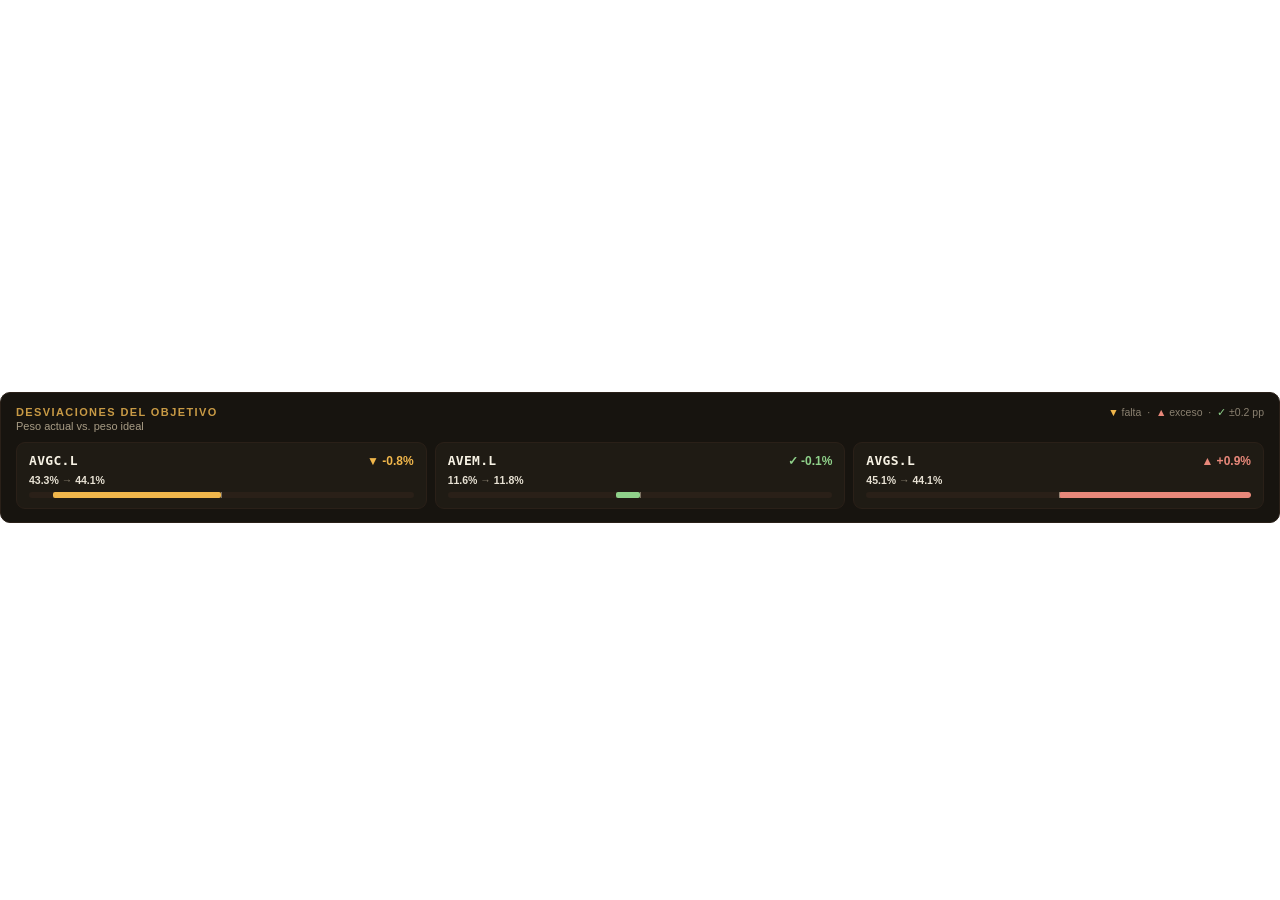
==== bloque1b_treemap_y_factores.html @ c2f6f1ca "Deploy automático: 2026-11-27 19:04:17" ====
<!DOCTYPE html>
<html lang="es">
<head>
<meta charset="UTF-8">
<meta name="viewport" content="width=device-width, initial-scale=1.0">
<title>Composición y desviaciones</title>
<style>
  *, *::before, *::after { box-sizing: border-box; }

  html {
      height: 100%;
      overflow: hidden;
      margin: 0;
      padding: 0;
  }

  body {
      height: 100%;
      margin: 0;
      padding: 0;
      background: FONDO;
      color: TEXTO;                  /* higiene: nunca heredar negro ✅ */
      font-family: 'Segoe UI', Tahoma, sans-serif;
      overflow-x: hidden;
      overflow-y: auto;              /* ← ESTO faltaba 💀→✅ */
  }

  .bloque-1b-container {
      width: 100%;
      min-height: 100%;              /* ← min-height, NO height ✅ */
      padding: 0;
      margin: 0;
      display: flex;
      flex-direction: column;
  }

  .kpi-row {
      display: grid;
      grid-template-columns: repeat(auto-fit, minmax(min(100%, 140px), 1fr));
      gap: 8px;
  }

  .kpi-row > div { min-width: 0; }    /* ← deja encoger los tiles ✅ */

  .plotly-graph-div { width: 100% !important; }
</style>
</head>
<body>
    <div class="bloque-1b-container">
        <div>                        <script>window.PlotlyConfig = {MathJaxConfig: 'local'};</script>
        <script charset="utf-8" src="https://cdn.plot.ly/plotly-3.5.0.min.js" integrity="sha256-fHbNLP+GlIXN+efbQec78UkemUz3NJp7UmfGxC1tNxs=" crossorigin="anonymous"></script>                <div id="530050d5-7908-436a-b75a-739736df20dd" class="plotly-graph-div" style="height:380px; width:100%;"></div>            <script>                window.PLOTLYENV=window.PLOTLYENV || {};                                if (document.getElementById("530050d5-7908-436a-b75a-739736df20dd")) {                    Plotly.newPlot(                        "530050d5-7908-436a-b75a-739736df20dd",                        [{"branchvalues":"total","customdata":[["Desarrollados","Core \u002f Blend","0.22","Desarrollados Core"],["Desarrollados","Small Cap Value","0.39","Desarrollados SCV"],["Emergentes","Core \u002f Blend","0.35","Emergentes"]],"domain":{"x":[0.0,1.0],"y":[0.0,1.0]},"hovertemplate":"\u003cb\u003e%{label}\u003c\u002fb\u003e\u003cbr\u003ePeso: \u003cb\u003e%{value:.2f}%\u003c\u002fb\u003e\u003cbr\u003eRegi\u00f3n: %{customdata[0]}\u003cbr\u003eFactor: %{customdata[1]}\u003cbr\u003eTER: %{customdata[2]:.2f}%\u003cextra\u003e\u003c\u002fextra\u003e","ids":["AVGC.L","AVGS.L","AVEM.L"],"labels":["AVGC.L","AVGS.L","AVEM.L"],"marker":{"colors":["#433322","#32271c","#56422d"],"line":{"color":"#0f0d0a","width":2},"cornerradius":4},"name":"","parents":["","",""],"values":{"dtype":"f8","bdata":"QjzJECqnRUCFTMR\u002ftodGQObcyb19RCdA"},"type":"treemap","textfont":{"color":"#f7f2e4","size":15},"hoverlabel":{"font":{"color":"#f5e6c8","size":12},"bgcolor":"#1f1b14","bordercolor":"#f0b64b"},"textposition":"middle center","texttemplate":"\u003cb\u003e%{label}\u003c\u002fb\u003e\u003cbr\u003e\u003cspan style='font-size:12px; color:#d6d0c2;'\u003e%{customdata[0]} \u00b7 %{customdata[1]}\u003cbr\u003eTER %{customdata[2]:.2f}%\u003c\u002fspan\u003e\u003cbr\u003e\u003cspan style='font-size:18px; color:#ffffff;'\u003e\u003cb\u003e%{value:.1f}%\u003c\u002fb\u003e\u003c\u002fspan\u003e"}],                        {"template":{"data":{"histogram2dcontour":[{"type":"histogram2dcontour","colorbar":{"outlinewidth":0,"ticks":""},"colorscale":[[0.0,"#0d0887"],[0.1111111111111111,"#46039f"],[0.2222222222222222,"#7201a8"],[0.3333333333333333,"#9c179e"],[0.4444444444444444,"#bd3786"],[0.5555555555555556,"#d8576b"],[0.6666666666666666,"#ed7953"],[0.7777777777777778,"#fb9f3a"],[0.8888888888888888,"#fdca26"],[1.0,"#f0f921"]]}],"choropleth":[{"type":"choropleth","colorbar":{"outlinewidth":0,"ticks":""}}],"histogram2d":[{"type":"histogram2d","colorbar":{"outlinewidth":0,"ticks":""},"colorscale":[[0.0,"#0d0887"],[0.1111111111111111,"#46039f"],[0.2222222222222222,"#7201a8"],[0.3333333333333333,"#9c179e"],[0.4444444444444444,"#bd3786"],[0.5555555555555556,"#d8576b"],[0.6666666666666666,"#ed7953"],[0.7777777777777778,"#fb9f3a"],[0.8888888888888888,"#fdca26"],[1.0,"#f0f921"]]}],"heatmap":[{"type":"heatmap","colorbar":{"outlinewidth":0,"ticks":""},"colorscale":[[0.0,"#0d0887"],[0.1111111111111111,"#46039f"],[0.2222222222222222,"#7201a8"],[0.3333333333333333,"#9c179e"],[0.4444444444444444,"#bd3786"],[0.5555555555555556,"#d8576b"],[0.6666666666666666,"#ed7953"],[0.7777777777777778,"#fb9f3a"],[0.8888888888888888,"#fdca26"],[1.0,"#f0f921"]]}],"contourcarpet":[{"type":"contourcarpet","colorbar":{"outlinewidth":0,"ticks":""}}],"contour":[{"type":"contour","colorbar":{"outlinewidth":0,"ticks":""},"colorscale":[[0.0,"#0d0887"],[0.1111111111111111,"#46039f"],[0.2222222222222222,"#7201a8"],[0.3333333333333333,"#9c179e"],[0.4444444444444444,"#bd3786"],[0.5555555555555556,"#d8576b"],[0.6666666666666666,"#ed7953"],[0.7777777777777778,"#fb9f3a"],[0.8888888888888888,"#fdca26"],[1.0,"#f0f921"]]}],"surface":[{"type":"surface","colorbar":{"outlinewidth":0,"ticks":""},"colorscale":[[0.0,"#0d0887"],[0.1111111111111111,"#46039f"],[0.2222222222222222,"#7201a8"],[0.3333333333333333,"#9c179e"],[0.4444444444444444,"#bd3786"],[0.5555555555555556,"#d8576b"],[0.6666666666666666,"#ed7953"],[0.7777777777777778,"#fb9f3a"],[0.8888888888888888,"#fdca26"],[1.0,"#f0f921"]]}],"mesh3d":[{"type":"mesh3d","colorbar":{"outlinewidth":0,"ticks":""}}],"scatter":[{"fillpattern":{"fillmode":"overlay","size":10,"solidity":0.2},"type":"scatter"}],"parcoords":[{"type":"parcoords","line":{"colorbar":{"outlinewidth":0,"ticks":""}}}],"scatterpolargl":[{"type":"scatterpolargl","marker":{"colorbar":{"outlinewidth":0,"ticks":""}}}],"bar":[{"error_x":{"color":"#2a3f5f"},"error_y":{"color":"#2a3f5f"},"marker":{"line":{"color":"#E5ECF6","width":0.5},"pattern":{"fillmode":"overlay","size":10,"solidity":0.2}},"type":"bar"}],"scattergeo":[{"type":"scattergeo","marker":{"colorbar":{"outlinewidth":0,"ticks":""}}}],"scatterpolar":[{"type":"scatterpolar","marker":{"colorbar":{"outlinewidth":0,"ticks":""}}}],"histogram":[{"marker":{"pattern":{"fillmode":"overlay","size":10,"solidity":0.2}},"type":"histogram"}],"scattergl":[{"type":"scattergl","marker":{"colorbar":{"outlinewidth":0,"ticks":""}}}],"scatter3d":[{"type":"scatter3d","line":{"colorbar":{"outlinewidth":0,"ticks":""}},"marker":{"colorbar":{"outlinewidth":0,"ticks":""}}}],"scattermap":[{"type":"scattermap","marker":{"colorbar":{"outlinewidth":0,"ticks":""}}}],"scattermapbox":[{"type":"scattermapbox","marker":{"colorbar":{"outlinewidth":0,"ticks":""}}}],"scatterternary":[{"type":"scatterternary","marker":{"colorbar":{"outlinewidth":0,"ticks":""}}}],"scattercarpet":[{"type":"scattercarpet","marker":{"colorbar":{"outlinewidth":0,"ticks":""}}}],"carpet":[{"aaxis":{"endlinecolor":"#2a3f5f","gridcolor":"white","linecolor":"white","minorgridcolor":"white","startlinecolor":"#2a3f5f"},"baxis":{"endlinecolor":"#2a3f5f","gridcolor":"white","linecolor":"white","minorgridcolor":"white","startlinecolor":"#2a3f5f"},"type":"carpet"}],"table":[{"cells":{"fill":{"color":"#EBF0F8"},"line":{"color":"white"}},"header":{"fill":{"color":"#C8D4E3"},"line":{"color":"white"}},"type":"table"}],"barpolar":[{"marker":{"line":{"color":"#E5ECF6","width":0.5},"pattern":{"fillmode":"overlay","size":10,"solidity":0.2}},"type":"barpolar"}],"pie":[{"automargin":true,"type":"pie"}]},"layout":{"autotypenumbers":"strict","colorway":["#636efa","#EF553B","#00cc96","#ab63fa","#FFA15A","#19d3f3","#FF6692","#B6E880","#FF97FF","#FECB52"],"font":{"color":"#2a3f5f"},"hovermode":"closest","hoverlabel":{"align":"left"},"paper_bgcolor":"white","plot_bgcolor":"#E5ECF6","polar":{"bgcolor":"#E5ECF6","angularaxis":{"gridcolor":"white","linecolor":"white","ticks":""},"radialaxis":{"gridcolor":"white","linecolor":"white","ticks":""}},"ternary":{"bgcolor":"#E5ECF6","aaxis":{"gridcolor":"white","linecolor":"white","ticks":""},"baxis":{"gridcolor":"white","linecolor":"white","ticks":""},"caxis":{"gridcolor":"white","linecolor":"white","ticks":""}},"coloraxis":{"colorbar":{"outlinewidth":0,"ticks":""}},"colorscale":{"sequential":[[0.0,"#0d0887"],[0.1111111111111111,"#46039f"],[0.2222222222222222,"#7201a8"],[0.3333333333333333,"#9c179e"],[0.4444444444444444,"#bd3786"],[0.5555555555555556,"#d8576b"],[0.6666666666666666,"#ed7953"],[0.7777777777777778,"#fb9f3a"],[0.8888888888888888,"#fdca26"],[1.0,"#f0f921"]],"sequentialminus":[[0.0,"#0d0887"],[0.1111111111111111,"#46039f"],[0.2222222222222222,"#7201a8"],[0.3333333333333333,"#9c179e"],[0.4444444444444444,"#bd3786"],[0.5555555555555556,"#d8576b"],[0.6666666666666666,"#ed7953"],[0.7777777777777778,"#fb9f3a"],[0.8888888888888888,"#fdca26"],[1.0,"#f0f921"]],"diverging":[[0,"#8e0152"],[0.1,"#c51b7d"],[0.2,"#de77ae"],[0.3,"#f1b6da"],[0.4,"#fde0ef"],[0.5,"#f7f7f7"],[0.6,"#e6f5d0"],[0.7,"#b8e186"],[0.8,"#7fbc41"],[0.9,"#4d9221"],[1,"#276419"]]},"xaxis":{"gridcolor":"white","linecolor":"white","ticks":"","title":{"standoff":15},"zerolinecolor":"white","automargin":true,"zerolinewidth":2},"yaxis":{"gridcolor":"white","linecolor":"white","ticks":"","title":{"standoff":15},"zerolinecolor":"white","automargin":true,"zerolinewidth":2},"scene":{"xaxis":{"backgroundcolor":"#E5ECF6","gridcolor":"white","linecolor":"white","showbackground":true,"ticks":"","zerolinecolor":"white","gridwidth":2},"yaxis":{"backgroundcolor":"#E5ECF6","gridcolor":"white","linecolor":"white","showbackground":true,"ticks":"","zerolinecolor":"white","gridwidth":2},"zaxis":{"backgroundcolor":"#E5ECF6","gridcolor":"white","linecolor":"white","showbackground":true,"ticks":"","zerolinecolor":"white","gridwidth":2}},"shapedefaults":{"line":{"color":"#2a3f5f"}},"annotationdefaults":{"arrowcolor":"#2a3f5f","arrowhead":0,"arrowwidth":1},"geo":{"bgcolor":"white","landcolor":"#E5ECF6","subunitcolor":"white","showland":true,"showlakes":true,"lakecolor":"white"},"title":{"x":0.05},"mapbox":{"style":"light"}}},"legend":{"tracegroupgap":0},"margin":{"t":2,"l":2,"r":2,"b":2},"font":{"color":"#e8e2d4","size":12},"showlegend":false,"height":380,"plot_bgcolor":"#17140f","paper_bgcolor":"#17140f","hovermode":"closest"},                        {"responsive": true}                    )                };            </script>        </div>
        
        <div style="margin-top:12px;">
        <div style="background:#17140f; border:1px solid #2a2018; border-radius:10px;
                    padding:13px 15px;">
            <div style="display:flex; justify-content:space-between; align-items:baseline;
                        flex-wrap:wrap; gap:8px; margin-bottom:10px;">
                <div>
                    <div style="font-size:11px; font-weight:700; letter-spacing:1.4px;
                                text-transform:uppercase; color:#c89a45;">
                        Desviaciones del objetivo</div>
                    <div style="font-size:11px; color:#a89c85; margin-top:2px;">
                        Peso actual vs. peso ideal</div>
                </div>
                <div style="font-size:10.5px; color:#8a8070;">
                    <span style="color:#f0b64b;">▼</span> falta &nbsp;·&nbsp;
                    <span style="color:#e8887a;">▲</span> exceso &nbsp;·&nbsp;
                    <span style="color:#8fd18a;">✓</span> ±0.2 pp
                </div>
            </div>
            <div class="kpi-row">
            <div style="background:#1f1b14; border:1px solid #2a2018; border-radius:9px;
                        padding:10px 12px; display:flex; flex-direction:column; gap:6px;">
                <div style="display:flex; justify-content:space-between;
                            align-items:baseline; gap:6px;">
                    <span style="font-family:ui-monospace,SFMono-Regular,monospace; font-size:13px;
                                 font-weight:700; color:#f7f2e4; letter-spacing:0.3px;">AVGC.L</span>
                    <span style="font-size:12px; font-weight:700; color:#f0b64b;
                                 white-space:nowrap;">▼ -0.8%</span>
                </div>
                <div style="font-size:10.5px; color:#a89c85; white-space:nowrap;">
                    <b style="color:#e8e2d4;">43.3%</b>
                    <span style="color:#8a8070;"> → </span>
                    <b style="color:#e8e2d4;">44.1%</b>
                </div>
                <div style="position:relative; height:6px; background:#2a2018;
                            border-radius:3px; overflow:hidden;">
                    <div style="position:absolute; top:0; bottom:0; left:6.2%;
                                width:43.8%; background:#f0b64b;
                                border-radius:2px;"></div>
                    <div style="position:absolute; top:0; bottom:0; left:50%;
                                width:1px; background:#8a8070; opacity:.85;"></div>
                </div>
            </div>
            
            <div style="background:#1f1b14; border:1px solid #2a2018; border-radius:9px;
                        padding:10px 12px; display:flex; flex-direction:column; gap:6px;">
                <div style="display:flex; justify-content:space-between;
                            align-items:baseline; gap:6px;">
                    <span style="font-family:ui-monospace,SFMono-Regular,monospace; font-size:13px;
                                 font-weight:700; color:#f7f2e4; letter-spacing:0.3px;">AVEM.L</span>
                    <span style="font-size:12px; font-weight:700; color:#8fd18a;
                                 white-space:nowrap;">✓ -0.1%</span>
                </div>
                <div style="font-size:10.5px; color:#a89c85; white-space:nowrap;">
                    <b style="color:#e8e2d4;">11.6%</b>
                    <span style="color:#8a8070;"> → </span>
                    <b style="color:#e8e2d4;">11.8%</b>
                </div>
                <div style="position:relative; height:6px; background:#2a2018;
                            border-radius:3px; overflow:hidden;">
                    <div style="position:absolute; top:0; bottom:0; left:43.8%;
                                width:6.2%; background:#8fd18a;
                                border-radius:2px;"></div>
                    <div style="position:absolute; top:0; bottom:0; left:50%;
                                width:1px; background:#8a8070; opacity:.85;"></div>
                </div>
            </div>
            
            <div style="background:#1f1b14; border:1px solid #2a2018; border-radius:9px;
                        padding:10px 12px; display:flex; flex-direction:column; gap:6px;">
                <div style="display:flex; justify-content:space-between;
                            align-items:baseline; gap:6px;">
                    <span style="font-family:ui-monospace,SFMono-Regular,monospace; font-size:13px;
                                 font-weight:700; color:#f7f2e4; letter-spacing:0.3px;">AVGS.L</span>
                    <span style="font-size:12px; font-weight:700; color:#e8887a;
                                 white-space:nowrap;">▲ +0.9%</span>
                </div>
                <div style="font-size:10.5px; color:#a89c85; white-space:nowrap;">
                    <b style="color:#e8e2d4;">45.1%</b>
                    <span style="color:#8a8070;"> → </span>
                    <b style="color:#e8e2d4;">44.1%</b>
                </div>
                <div style="position:relative; height:6px; background:#2a2018;
                            border-radius:3px; overflow:hidden;">
                    <div style="position:absolute; top:0; bottom:0; left:50.0%;
                                width:50.0%; background:#e8887a;
                                border-radius:2px;"></div>
                    <div style="position:absolute; top:0; bottom:0; left:50%;
                                width:1px; background:#8a8070; opacity:.85;"></div>
                </div>
            </div>
            </div>
        </div>
        </div>
    
    </div>
</body>
</html>
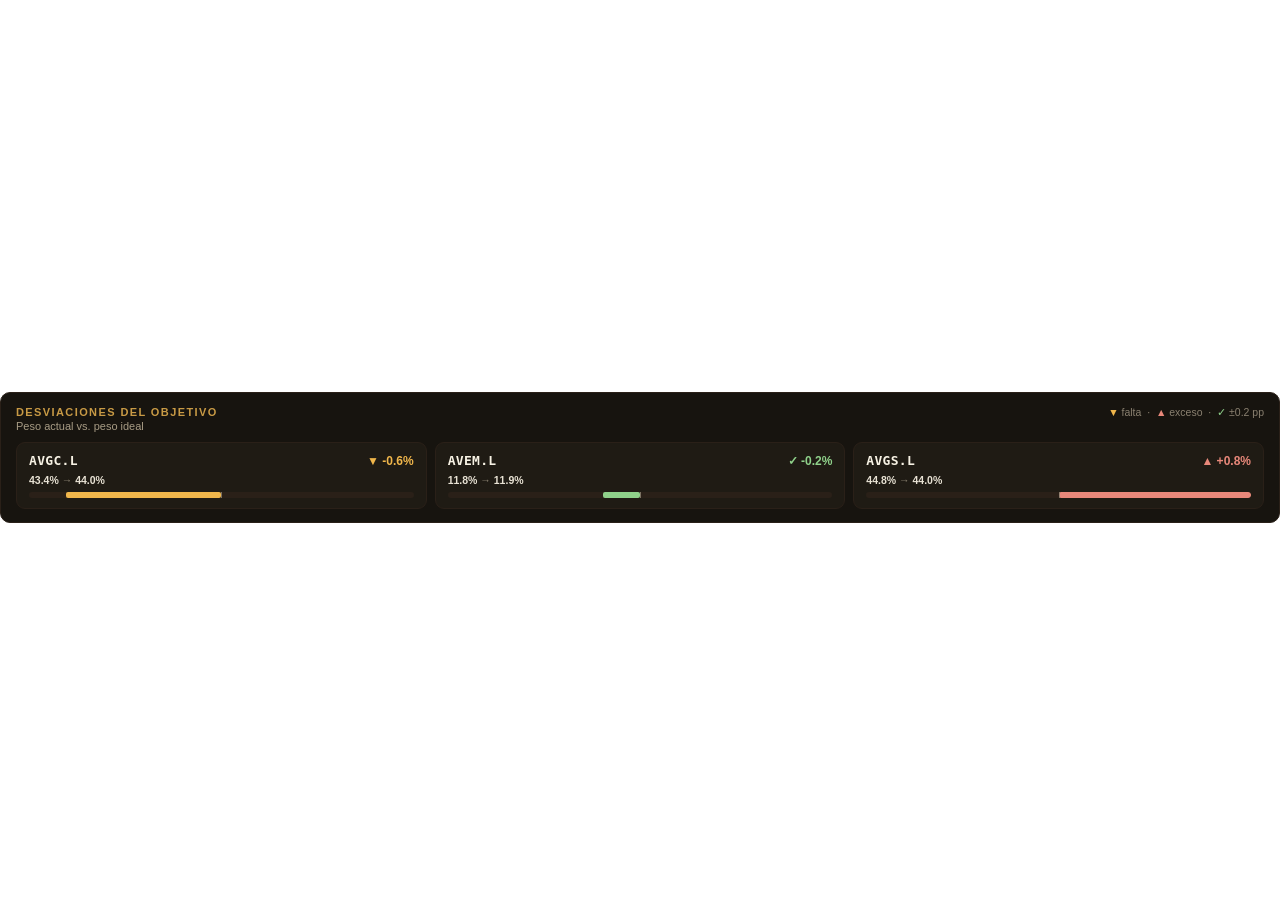
==== commit 590a5e12: "Deploy automático: 2026-11-13 19:02:24" ====
--- a/bloque1b_treemap_y_factores.html
+++ b/bloque1b_treemap_y_factores.html
@@ -48,7 +48,7 @@
 <body>
     <div class="bloque-1b-container">
         <div>                        <script>window.PlotlyConfig = {MathJaxConfig: 'local'};</script>
-        <script charset="utf-8" src="https://cdn.plot.ly/plotly-3.5.0.min.js" integrity="sha256-fHbNLP+GlIXN+efbQec78UkemUz3NJp7UmfGxC1tNxs=" crossorigin="anonymous"></script>                <div id="530050d5-7908-436a-b75a-739736df20dd" class="plotly-graph-div" style="height:380px; width:100%;"></div>            <script>                window.PLOTLYENV=window.PLOTLYENV || {};                                if (document.getElementById("530050d5-7908-436a-b75a-739736df20dd")) {                    Plotly.newPlot(                        "530050d5-7908-436a-b75a-739736df20dd",                        [{"branchvalues":"total","customdata":[["Desarrollados","Core \u002f Blend","0.22","Desarrollados Core"],["Desarrollados","Small Cap Value","0.39","Desarrollados SCV"],["Emergentes","Core \u002f Blend","0.35","Emergentes"]],"domain":{"x":[0.0,1.0],"y":[0.0,1.0]},"hovertemplate":"\u003cb\u003e%{label}\u003c\u002fb\u003e\u003cbr\u003ePeso: \u003cb\u003e%{value:.2f}%\u003c\u002fb\u003e\u003cbr\u003eRegi\u00f3n: %{customdata[0]}\u003cbr\u003eFactor: %{customdata[1]}\u003cbr\u003eTER: %{customdata[2]:.2f}%\u003cextra\u003e\u003c\u002fextra\u003e","ids":["AVGC.L","AVGS.L","AVEM.L"],"labels":["AVGC.L","AVGS.L","AVEM.L"],"marker":{"colors":["#433322","#32271c","#56422d"],"line":{"color":"#0f0d0a","width":2},"cornerradius":4},"name":"","parents":["","",""],"values":{"dtype":"f8","bdata":"QjzJECqnRUCFTMR\u002ftodGQObcyb19RCdA"},"type":"treemap","textfont":{"color":"#f7f2e4","size":15},"hoverlabel":{"font":{"color":"#f5e6c8","size":12},"bgcolor":"#1f1b14","bordercolor":"#f0b64b"},"textposition":"middle center","texttemplate":"\u003cb\u003e%{label}\u003c\u002fb\u003e\u003cbr\u003e\u003cspan style='font-size:12px; color:#d6d0c2;'\u003e%{customdata[0]} \u00b7 %{customdata[1]}\u003cbr\u003eTER %{customdata[2]:.2f}%\u003c\u002fspan\u003e\u003cbr\u003e\u003cspan style='font-size:18px; color:#ffffff;'\u003e\u003cb\u003e%{value:.1f}%\u003c\u002fb\u003e\u003c\u002fspan\u003e"}],                        {"template":{"data":{"histogram2dcontour":[{"type":"histogram2dcontour","colorbar":{"outlinewidth":0,"ticks":""},"colorscale":[[0.0,"#0d0887"],[0.1111111111111111,"#46039f"],[0.2222222222222222,"#7201a8"],[0.3333333333333333,"#9c179e"],[0.4444444444444444,"#bd3786"],[0.5555555555555556,"#d8576b"],[0.6666666666666666,"#ed7953"],[0.7777777777777778,"#fb9f3a"],[0.8888888888888888,"#fdca26"],[1.0,"#f0f921"]]}],"choropleth":[{"type":"choropleth","colorbar":{"outlinewidth":0,"ticks":""}}],"histogram2d":[{"type":"histogram2d","colorbar":{"outlinewidth":0,"ticks":""},"colorscale":[[0.0,"#0d0887"],[0.1111111111111111,"#46039f"],[0.2222222222222222,"#7201a8"],[0.3333333333333333,"#9c179e"],[0.4444444444444444,"#bd3786"],[0.5555555555555556,"#d8576b"],[0.6666666666666666,"#ed7953"],[0.7777777777777778,"#fb9f3a"],[0.8888888888888888,"#fdca26"],[1.0,"#f0f921"]]}],"heatmap":[{"type":"heatmap","colorbar":{"outlinewidth":0,"ticks":""},"colorscale":[[0.0,"#0d0887"],[0.1111111111111111,"#46039f"],[0.2222222222222222,"#7201a8"],[0.3333333333333333,"#9c179e"],[0.4444444444444444,"#bd3786"],[0.5555555555555556,"#d8576b"],[0.6666666666666666,"#ed7953"],[0.7777777777777778,"#fb9f3a"],[0.8888888888888888,"#fdca26"],[1.0,"#f0f921"]]}],"contourcarpet":[{"type":"contourcarpet","colorbar":{"outlinewidth":0,"ticks":""}}],"contour":[{"type":"contour","colorbar":{"outlinewidth":0,"ticks":""},"colorscale":[[0.0,"#0d0887"],[0.1111111111111111,"#46039f"],[0.2222222222222222,"#7201a8"],[0.3333333333333333,"#9c179e"],[0.4444444444444444,"#bd3786"],[0.5555555555555556,"#d8576b"],[0.6666666666666666,"#ed7953"],[0.7777777777777778,"#fb9f3a"],[0.8888888888888888,"#fdca26"],[1.0,"#f0f921"]]}],"surface":[{"type":"surface","colorbar":{"outlinewidth":0,"ticks":""},"colorscale":[[0.0,"#0d0887"],[0.1111111111111111,"#46039f"],[0.2222222222222222,"#7201a8"],[0.3333333333333333,"#9c179e"],[0.4444444444444444,"#bd3786"],[0.5555555555555556,"#d8576b"],[0.6666666666666666,"#ed7953"],[0.7777777777777778,"#fb9f3a"],[0.8888888888888888,"#fdca26"],[1.0,"#f0f921"]]}],"mesh3d":[{"type":"mesh3d","colorbar":{"outlinewidth":0,"ticks":""}}],"scatter":[{"fillpattern":{"fillmode":"overlay","size":10,"solidity":0.2},"type":"scatter"}],"parcoords":[{"type":"parcoords","line":{"colorbar":{"outlinewidth":0,"ticks":""}}}],"scatterpolargl":[{"type":"scatterpolargl","marker":{"colorbar":{"outlinewidth":0,"ticks":""}}}],"bar":[{"error_x":{"color":"#2a3f5f"},"error_y":{"color":"#2a3f5f"},"marker":{"line":{"color":"#E5ECF6","width":0.5},"pattern":{"fillmode":"overlay","size":10,"solidity":0.2}},"type":"bar"}],"scattergeo":[{"type":"scattergeo","marker":{"colorbar":{"outlinewidth":0,"ticks":""}}}],"scatterpolar":[{"type":"scatterpolar","marker":{"colorbar":{"outlinewidth":0,"ticks":""}}}],"histogram":[{"marker":{"pattern":{"fillmode":"overlay","size":10,"solidity":0.2}},"type":"histogram"}],"scattergl":[{"type":"scattergl","marker":{"colorbar":{"outlinewidth":0,"ticks":""}}}],"scatter3d":[{"type":"scatter3d","line":{"colorbar":{"outlinewidth":0,"ticks":""}},"marker":{"colorbar":{"outlinewidth":0,"ticks":""}}}],"scattermap":[{"type":"scattermap","marker":{"colorbar":{"outlinewidth":0,"ticks":""}}}],"scattermapbox":[{"type":"scattermapbox","marker":{"colorbar":{"outlinewidth":0,"ticks":""}}}],"scatterternary":[{"type":"scatterternary","marker":{"colorbar":{"outlinewidth":0,"ticks":""}}}],"scattercarpet":[{"type":"scattercarpet","marker":{"colorbar":{"outlinewidth":0,"ticks":""}}}],"carpet":[{"aaxis":{"endlinecolor":"#2a3f5f","gridcolor":"white","linecolor":"white","minorgridcolor":"white","startlinecolor":"#2a3f5f"},"baxis":{"endlinecolor":"#2a3f5f","gridcolor":"white","linecolor":"white","minorgridcolor":"white","startlinecolor":"#2a3f5f"},"type":"carpet"}],"table":[{"cells":{"fill":{"color":"#EBF0F8"},"line":{"color":"white"}},"header":{"fill":{"color":"#C8D4E3"},"line":{"color":"white"}},"type":"table"}],"barpolar":[{"marker":{"line":{"color":"#E5ECF6","width":0.5},"pattern":{"fillmode":"overlay","size":10,"solidity":0.2}},"type":"barpolar"}],"pie":[{"automargin":true,"type":"pie"}]},"layout":{"autotypenumbers":"strict","colorway":["#636efa","#EF553B","#00cc96","#ab63fa","#FFA15A","#19d3f3","#FF6692","#B6E880","#FF97FF","#FECB52"],"font":{"color":"#2a3f5f"},"hovermode":"closest","hoverlabel":{"align":"left"},"paper_bgcolor":"white","plot_bgcolor":"#E5ECF6","polar":{"bgcolor":"#E5ECF6","angularaxis":{"gridcolor":"white","linecolor":"white","ticks":""},"radialaxis":{"gridcolor":"white","linecolor":"white","ticks":""}},"ternary":{"bgcolor":"#E5ECF6","aaxis":{"gridcolor":"white","linecolor":"white","ticks":""},"baxis":{"gridcolor":"white","linecolor":"white","ticks":""},"caxis":{"gridcolor":"white","linecolor":"white","ticks":""}},"coloraxis":{"colorbar":{"outlinewidth":0,"ticks":""}},"colorscale":{"sequential":[[0.0,"#0d0887"],[0.1111111111111111,"#46039f"],[0.2222222222222222,"#7201a8"],[0.3333333333333333,"#9c179e"],[0.4444444444444444,"#bd3786"],[0.5555555555555556,"#d8576b"],[0.6666666666666666,"#ed7953"],[0.7777777777777778,"#fb9f3a"],[0.8888888888888888,"#fdca26"],[1.0,"#f0f921"]],"sequentialminus":[[0.0,"#0d0887"],[0.1111111111111111,"#46039f"],[0.2222222222222222,"#7201a8"],[0.3333333333333333,"#9c179e"],[0.4444444444444444,"#bd3786"],[0.5555555555555556,"#d8576b"],[0.6666666666666666,"#ed7953"],[0.7777777777777778,"#fb9f3a"],[0.8888888888888888,"#fdca26"],[1.0,"#f0f921"]],"diverging":[[0,"#8e0152"],[0.1,"#c51b7d"],[0.2,"#de77ae"],[0.3,"#f1b6da"],[0.4,"#fde0ef"],[0.5,"#f7f7f7"],[0.6,"#e6f5d0"],[0.7,"#b8e186"],[0.8,"#7fbc41"],[0.9,"#4d9221"],[1,"#276419"]]},"xaxis":{"gridcolor":"white","linecolor":"white","ticks":"","title":{"standoff":15},"zerolinecolor":"white","automargin":true,"zerolinewidth":2},"yaxis":{"gridcolor":"white","linecolor":"white","ticks":"","title":{"standoff":15},"zerolinecolor":"white","automargin":true,"zerolinewidth":2},"scene":{"xaxis":{"backgroundcolor":"#E5ECF6","gridcolor":"white","linecolor":"white","showbackground":true,"ticks":"","zerolinecolor":"white","gridwidth":2},"yaxis":{"backgroundcolor":"#E5ECF6","gridcolor":"white","linecolor":"white","showbackground":true,"ticks":"","zerolinecolor":"white","gridwidth":2},"zaxis":{"backgroundcolor":"#E5ECF6","gridcolor":"white","linecolor":"white","showbackground":true,"ticks":"","zerolinecolor":"white","gridwidth":2}},"shapedefaults":{"line":{"color":"#2a3f5f"}},"annotationdefaults":{"arrowcolor":"#2a3f5f","arrowhead":0,"arrowwidth":1},"geo":{"bgcolor":"white","landcolor":"#E5ECF6","subunitcolor":"white","showland":true,"showlakes":true,"lakecolor":"white"},"title":{"x":0.05},"mapbox":{"style":"light"}}},"legend":{"tracegroupgap":0},"margin":{"t":2,"l":2,"r":2,"b":2},"font":{"color":"#e8e2d4","size":12},"showlegend":false,"height":380,"plot_bgcolor":"#17140f","paper_bgcolor":"#17140f","hovermode":"closest"},                        {"responsive": true}                    )                };            </script>        </div>
+        <script charset="utf-8" src="https://cdn.plot.ly/plotly-3.5.0.min.js" integrity="sha256-fHbNLP+GlIXN+efbQec78UkemUz3NJp7UmfGxC1tNxs=" crossorigin="anonymous"></script>                <div id="345484b7-a1bc-4ee8-a67e-a51261fb8721" class="plotly-graph-div" style="height:380px; width:100%;"></div>            <script>                window.PLOTLYENV=window.PLOTLYENV || {};                                if (document.getElementById("345484b7-a1bc-4ee8-a67e-a51261fb8721")) {                    Plotly.newPlot(                        "345484b7-a1bc-4ee8-a67e-a51261fb8721",                        [{"branchvalues":"total","customdata":[["Desarrollados","Core \u002f Blend","0.22","Desarrollados Core"],["Desarrollados","Small Cap Value","0.39","Desarrollados SCV"],["Emergentes","Core \u002f Blend","0.35","Emergentes"]],"domain":{"x":[0.0,1.0],"y":[0.0,1.0]},"hovertemplate":"\u003cb\u003e%{label}\u003c\u002fb\u003e\u003cbr\u003ePeso: \u003cb\u003e%{value:.2f}%\u003c\u002fb\u003e\u003cbr\u003eRegi\u00f3n: %{customdata[0]}\u003cbr\u003eFactor: %{customdata[1]}\u003cbr\u003eTER: %{customdata[2]:.2f}%\u003cextra\u003e\u003c\u002fextra\u003e","ids":["AVGC.L","AVGS.L","AVEM.L"],"labels":["AVGC.L","AVGS.L","AVEM.L"],"marker":{"colors":["#433322","#32271c","#56422d"],"line":{"color":"#0f0d0a","width":2},"cornerradius":4},"name":"","parents":["","",""],"values":{"dtype":"f8","bdata":"MQ3JEBS0RUDcEjSwA2tGQMN\u002fC\u002fyggydA"},"type":"treemap","textfont":{"color":"#f7f2e4","size":15},"hoverlabel":{"font":{"color":"#f5e6c8","size":12},"bgcolor":"#1f1b14","bordercolor":"#f0b64b"},"textposition":"middle center","texttemplate":"\u003cb\u003e%{label}\u003c\u002fb\u003e\u003cbr\u003e\u003cspan style='font-size:12px; color:#d6d0c2;'\u003e%{customdata[0]} \u00b7 %{customdata[1]}\u003cbr\u003eTER %{customdata[2]:.2f}%\u003c\u002fspan\u003e\u003cbr\u003e\u003cspan style='font-size:18px; color:#ffffff;'\u003e\u003cb\u003e%{value:.1f}%\u003c\u002fb\u003e\u003c\u002fspan\u003e"}],                        {"template":{"data":{"histogram2dcontour":[{"type":"histogram2dcontour","colorbar":{"outlinewidth":0,"ticks":""},"colorscale":[[0.0,"#0d0887"],[0.1111111111111111,"#46039f"],[0.2222222222222222,"#7201a8"],[0.3333333333333333,"#9c179e"],[0.4444444444444444,"#bd3786"],[0.5555555555555556,"#d8576b"],[0.6666666666666666,"#ed7953"],[0.7777777777777778,"#fb9f3a"],[0.8888888888888888,"#fdca26"],[1.0,"#f0f921"]]}],"choropleth":[{"type":"choropleth","colorbar":{"outlinewidth":0,"ticks":""}}],"histogram2d":[{"type":"histogram2d","colorbar":{"outlinewidth":0,"ticks":""},"colorscale":[[0.0,"#0d0887"],[0.1111111111111111,"#46039f"],[0.2222222222222222,"#7201a8"],[0.3333333333333333,"#9c179e"],[0.4444444444444444,"#bd3786"],[0.5555555555555556,"#d8576b"],[0.6666666666666666,"#ed7953"],[0.7777777777777778,"#fb9f3a"],[0.8888888888888888,"#fdca26"],[1.0,"#f0f921"]]}],"heatmap":[{"type":"heatmap","colorbar":{"outlinewidth":0,"ticks":""},"colorscale":[[0.0,"#0d0887"],[0.1111111111111111,"#46039f"],[0.2222222222222222,"#7201a8"],[0.3333333333333333,"#9c179e"],[0.4444444444444444,"#bd3786"],[0.5555555555555556,"#d8576b"],[0.6666666666666666,"#ed7953"],[0.7777777777777778,"#fb9f3a"],[0.8888888888888888,"#fdca26"],[1.0,"#f0f921"]]}],"contourcarpet":[{"type":"contourcarpet","colorbar":{"outlinewidth":0,"ticks":""}}],"contour":[{"type":"contour","colorbar":{"outlinewidth":0,"ticks":""},"colorscale":[[0.0,"#0d0887"],[0.1111111111111111,"#46039f"],[0.2222222222222222,"#7201a8"],[0.3333333333333333,"#9c179e"],[0.4444444444444444,"#bd3786"],[0.5555555555555556,"#d8576b"],[0.6666666666666666,"#ed7953"],[0.7777777777777778,"#fb9f3a"],[0.8888888888888888,"#fdca26"],[1.0,"#f0f921"]]}],"surface":[{"type":"surface","colorbar":{"outlinewidth":0,"ticks":""},"colorscale":[[0.0,"#0d0887"],[0.1111111111111111,"#46039f"],[0.2222222222222222,"#7201a8"],[0.3333333333333333,"#9c179e"],[0.4444444444444444,"#bd3786"],[0.5555555555555556,"#d8576b"],[0.6666666666666666,"#ed7953"],[0.7777777777777778,"#fb9f3a"],[0.8888888888888888,"#fdca26"],[1.0,"#f0f921"]]}],"mesh3d":[{"type":"mesh3d","colorbar":{"outlinewidth":0,"ticks":""}}],"scatter":[{"fillpattern":{"fillmode":"overlay","size":10,"solidity":0.2},"type":"scatter"}],"parcoords":[{"type":"parcoords","line":{"colorbar":{"outlinewidth":0,"ticks":""}}}],"scatterpolargl":[{"type":"scatterpolargl","marker":{"colorbar":{"outlinewidth":0,"ticks":""}}}],"bar":[{"error_x":{"color":"#2a3f5f"},"error_y":{"color":"#2a3f5f"},"marker":{"line":{"color":"#E5ECF6","width":0.5},"pattern":{"fillmode":"overlay","size":10,"solidity":0.2}},"type":"bar"}],"scattergeo":[{"type":"scattergeo","marker":{"colorbar":{"outlinewidth":0,"ticks":""}}}],"scatterpolar":[{"type":"scatterpolar","marker":{"colorbar":{"outlinewidth":0,"ticks":""}}}],"histogram":[{"marker":{"pattern":{"fillmode":"overlay","size":10,"solidity":0.2}},"type":"histogram"}],"scattergl":[{"type":"scattergl","marker":{"colorbar":{"outlinewidth":0,"ticks":""}}}],"scatter3d":[{"type":"scatter3d","line":{"colorbar":{"outlinewidth":0,"ticks":""}},"marker":{"colorbar":{"outlinewidth":0,"ticks":""}}}],"scattermap":[{"type":"scattermap","marker":{"colorbar":{"outlinewidth":0,"ticks":""}}}],"scattermapbox":[{"type":"scattermapbox","marker":{"colorbar":{"outlinewidth":0,"ticks":""}}}],"scatterternary":[{"type":"scatterternary","marker":{"colorbar":{"outlinewidth":0,"ticks":""}}}],"scattercarpet":[{"type":"scattercarpet","marker":{"colorbar":{"outlinewidth":0,"ticks":""}}}],"carpet":[{"aaxis":{"endlinecolor":"#2a3f5f","gridcolor":"white","linecolor":"white","minorgridcolor":"white","startlinecolor":"#2a3f5f"},"baxis":{"endlinecolor":"#2a3f5f","gridcolor":"white","linecolor":"white","minorgridcolor":"white","startlinecolor":"#2a3f5f"},"type":"carpet"}],"table":[{"cells":{"fill":{"color":"#EBF0F8"},"line":{"color":"white"}},"header":{"fill":{"color":"#C8D4E3"},"line":{"color":"white"}},"type":"table"}],"barpolar":[{"marker":{"line":{"color":"#E5ECF6","width":0.5},"pattern":{"fillmode":"overlay","size":10,"solidity":0.2}},"type":"barpolar"}],"pie":[{"automargin":true,"type":"pie"}]},"layout":{"autotypenumbers":"strict","colorway":["#636efa","#EF553B","#00cc96","#ab63fa","#FFA15A","#19d3f3","#FF6692","#B6E880","#FF97FF","#FECB52"],"font":{"color":"#2a3f5f"},"hovermode":"closest","hoverlabel":{"align":"left"},"paper_bgcolor":"white","plot_bgcolor":"#E5ECF6","polar":{"bgcolor":"#E5ECF6","angularaxis":{"gridcolor":"white","linecolor":"white","ticks":""},"radialaxis":{"gridcolor":"white","linecolor":"white","ticks":""}},"ternary":{"bgcolor":"#E5ECF6","aaxis":{"gridcolor":"white","linecolor":"white","ticks":""},"baxis":{"gridcolor":"white","linecolor":"white","ticks":""},"caxis":{"gridcolor":"white","linecolor":"white","ticks":""}},"coloraxis":{"colorbar":{"outlinewidth":0,"ticks":""}},"colorscale":{"sequential":[[0.0,"#0d0887"],[0.1111111111111111,"#46039f"],[0.2222222222222222,"#7201a8"],[0.3333333333333333,"#9c179e"],[0.4444444444444444,"#bd3786"],[0.5555555555555556,"#d8576b"],[0.6666666666666666,"#ed7953"],[0.7777777777777778,"#fb9f3a"],[0.8888888888888888,"#fdca26"],[1.0,"#f0f921"]],"sequentialminus":[[0.0,"#0d0887"],[0.1111111111111111,"#46039f"],[0.2222222222222222,"#7201a8"],[0.3333333333333333,"#9c179e"],[0.4444444444444444,"#bd3786"],[0.5555555555555556,"#d8576b"],[0.6666666666666666,"#ed7953"],[0.7777777777777778,"#fb9f3a"],[0.8888888888888888,"#fdca26"],[1.0,"#f0f921"]],"diverging":[[0,"#8e0152"],[0.1,"#c51b7d"],[0.2,"#de77ae"],[0.3,"#f1b6da"],[0.4,"#fde0ef"],[0.5,"#f7f7f7"],[0.6,"#e6f5d0"],[0.7,"#b8e186"],[0.8,"#7fbc41"],[0.9,"#4d9221"],[1,"#276419"]]},"xaxis":{"gridcolor":"white","linecolor":"white","ticks":"","title":{"standoff":15},"zerolinecolor":"white","automargin":true,"zerolinewidth":2},"yaxis":{"gridcolor":"white","linecolor":"white","ticks":"","title":{"standoff":15},"zerolinecolor":"white","automargin":true,"zerolinewidth":2},"scene":{"xaxis":{"backgroundcolor":"#E5ECF6","gridcolor":"white","linecolor":"white","showbackground":true,"ticks":"","zerolinecolor":"white","gridwidth":2},"yaxis":{"backgroundcolor":"#E5ECF6","gridcolor":"white","linecolor":"white","showbackground":true,"ticks":"","zerolinecolor":"white","gridwidth":2},"zaxis":{"backgroundcolor":"#E5ECF6","gridcolor":"white","linecolor":"white","showbackground":true,"ticks":"","zerolinecolor":"white","gridwidth":2}},"shapedefaults":{"line":{"color":"#2a3f5f"}},"annotationdefaults":{"arrowcolor":"#2a3f5f","arrowhead":0,"arrowwidth":1},"geo":{"bgcolor":"white","landcolor":"#E5ECF6","subunitcolor":"white","showland":true,"showlakes":true,"lakecolor":"white"},"title":{"x":0.05},"mapbox":{"style":"light"}}},"legend":{"tracegroupgap":0},"margin":{"t":2,"l":2,"r":2,"b":2},"font":{"color":"#e8e2d4","size":12},"showlegend":false,"height":380,"plot_bgcolor":"#17140f","paper_bgcolor":"#17140f","hovermode":"closest"},                        {"responsive": true}                    )                };            </script>        </div>
         
         <div style="margin-top:12px;">
         <div style="background:#17140f; border:1px solid #2a2018; border-radius:10px;
@@ -76,17 +76,17 @@
                     <span style="font-family:ui-monospace,SFMono-Regular,monospace; font-size:13px;
                                  font-weight:700; color:#f7f2e4; letter-spacing:0.3px;">AVGC.L</span>
                     <span style="font-size:12px; font-weight:700; color:#f0b64b;
-                                 white-space:nowrap;">▼ -0.8%</span>
+                                 white-space:nowrap;">▼ -0.6%</span>
                 </div>
                 <div style="font-size:10.5px; color:#a89c85; white-space:nowrap;">
-                    <b style="color:#e8e2d4;">43.3%</b>
+                    <b style="color:#e8e2d4;">43.4%</b>
                     <span style="color:#8a8070;"> → </span>
-                    <b style="color:#e8e2d4;">44.1%</b>
+                    <b style="color:#e8e2d4;">44.0%</b>
                 </div>
                 <div style="position:relative; height:6px; background:#2a2018;
                             border-radius:3px; overflow:hidden;">
-                    <div style="position:absolute; top:0; bottom:0; left:6.2%;
-                                width:43.8%; background:#f0b64b;
+                    <div style="position:absolute; top:0; bottom:0; left:9.7%;
+                                width:40.3%; background:#f0b64b;
                                 border-radius:2px;"></div>
                     <div style="position:absolute; top:0; bottom:0; left:50%;
                                 width:1px; background:#8a8070; opacity:.85;"></div>
@@ -100,17 +100,17 @@
                     <span style="font-family:ui-monospace,SFMono-Regular,monospace; font-size:13px;
                                  font-weight:700; color:#f7f2e4; letter-spacing:0.3px;">AVEM.L</span>
                     <span style="font-size:12px; font-weight:700; color:#8fd18a;
-                                 white-space:nowrap;">✓ -0.1%</span>
+                                 white-space:nowrap;">✓ -0.2%</span>
                 </div>
                 <div style="font-size:10.5px; color:#a89c85; white-space:nowrap;">
-                    <b style="color:#e8e2d4;">11.6%</b>
+                    <b style="color:#e8e2d4;">11.8%</b>
                     <span style="color:#8a8070;"> → </span>
-                    <b style="color:#e8e2d4;">11.8%</b>
+                    <b style="color:#e8e2d4;">11.9%</b>
                 </div>
                 <div style="position:relative; height:6px; background:#2a2018;
                             border-radius:3px; overflow:hidden;">
-                    <div style="position:absolute; top:0; bottom:0; left:43.8%;
-                                width:6.2%; background:#8fd18a;
+                    <div style="position:absolute; top:0; bottom:0; left:40.3%;
+                                width:9.7%; background:#8fd18a;
                                 border-radius:2px;"></div>
                     <div style="position:absolute; top:0; bottom:0; left:50%;
                                 width:1px; background:#8a8070; opacity:.85;"></div>
@@ -124,12 +124,12 @@
                     <span style="font-family:ui-monospace,SFMono-Regular,monospace; font-size:13px;
                                  font-weight:700; color:#f7f2e4; letter-spacing:0.3px;">AVGS.L</span>
                     <span style="font-size:12px; font-weight:700; color:#e8887a;
-                                 white-space:nowrap;">▲ +0.9%</span>
+                                 white-space:nowrap;">▲ +0.8%</span>
                 </div>
                 <div style="font-size:10.5px; color:#a89c85; white-space:nowrap;">
-                    <b style="color:#e8e2d4;">45.1%</b>
+                    <b style="color:#e8e2d4;">44.8%</b>
                     <span style="color:#8a8070;"> → </span>
-                    <b style="color:#e8e2d4;">44.1%</b>
+                    <b style="color:#e8e2d4;">44.0%</b>
                 </div>
                 <div style="position:relative; height:6px; background:#2a2018;
                             border-radius:3px; overflow:hidden;">
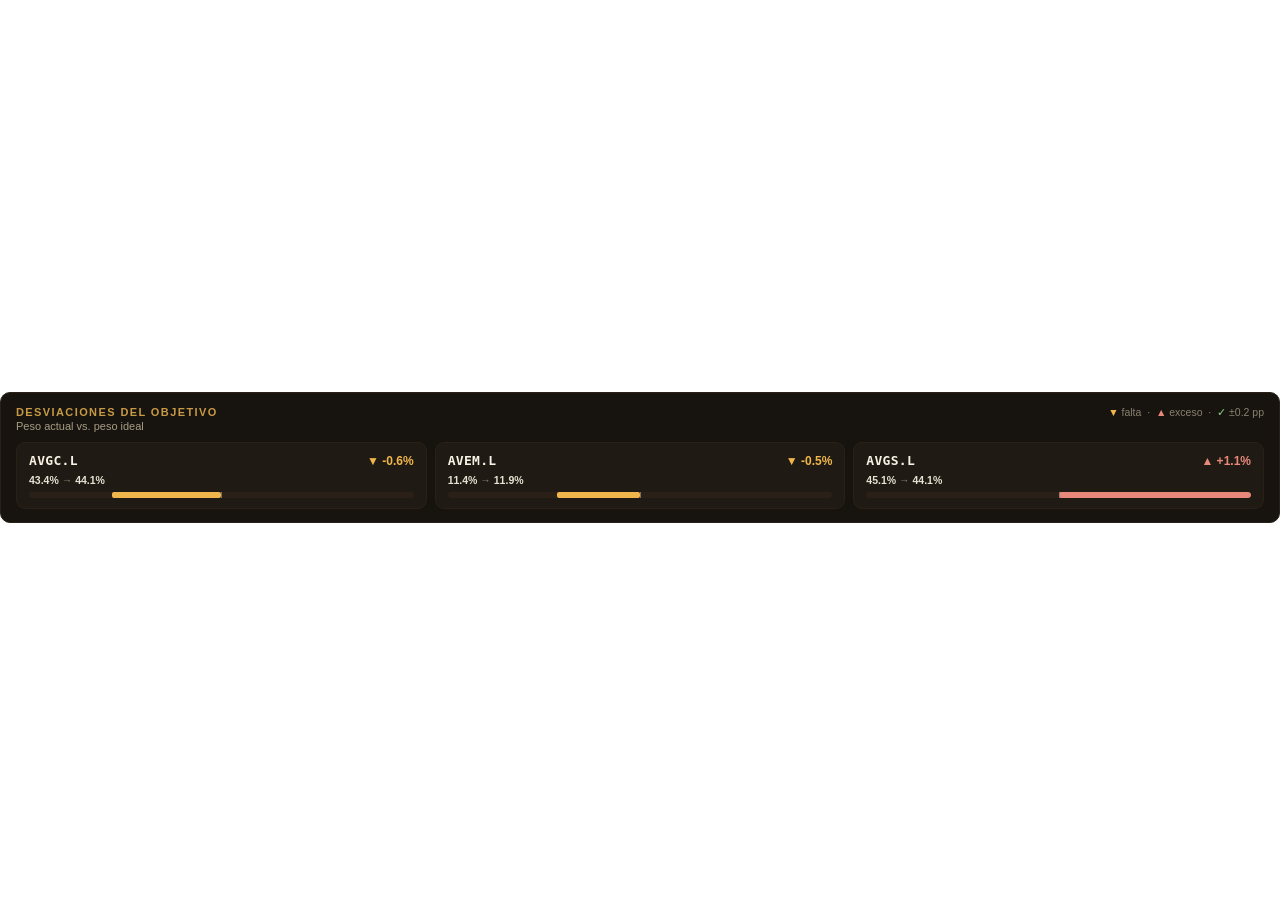
==== commit ab9b4e6e: "Deploy automático: 2026-11-20 19:01:40" ====
--- a/bloque1b_treemap_y_factores.html
+++ b/bloque1b_treemap_y_factores.html
@@ -48,7 +48,7 @@
 <body>
     <div class="bloque-1b-container">
         <div>                        <script>window.PlotlyConfig = {MathJaxConfig: 'local'};</script>
-        <script charset="utf-8" src="https://cdn.plot.ly/plotly-3.5.0.min.js" integrity="sha256-fHbNLP+GlIXN+efbQec78UkemUz3NJp7UmfGxC1tNxs=" crossorigin="anonymous"></script>                <div id="345484b7-a1bc-4ee8-a67e-a51261fb8721" class="plotly-graph-div" style="height:380px; width:100%;"></div>            <script>                window.PLOTLYENV=window.PLOTLYENV || {};                                if (document.getElementById("345484b7-a1bc-4ee8-a67e-a51261fb8721")) {                    Plotly.newPlot(                        "345484b7-a1bc-4ee8-a67e-a51261fb8721",                        [{"branchvalues":"total","customdata":[["Desarrollados","Core \u002f Blend","0.22","Desarrollados Core"],["Desarrollados","Small Cap Value","0.39","Desarrollados SCV"],["Emergentes","Core \u002f Blend","0.35","Emergentes"]],"domain":{"x":[0.0,1.0],"y":[0.0,1.0]},"hovertemplate":"\u003cb\u003e%{label}\u003c\u002fb\u003e\u003cbr\u003ePeso: \u003cb\u003e%{value:.2f}%\u003c\u002fb\u003e\u003cbr\u003eRegi\u00f3n: %{customdata[0]}\u003cbr\u003eFactor: %{customdata[1]}\u003cbr\u003eTER: %{customdata[2]:.2f}%\u003cextra\u003e\u003c\u002fextra\u003e","ids":["AVGC.L","AVGS.L","AVEM.L"],"labels":["AVGC.L","AVGS.L","AVEM.L"],"marker":{"colors":["#433322","#32271c","#56422d"],"line":{"color":"#0f0d0a","width":2},"cornerradius":4},"name":"","parents":["","",""],"values":{"dtype":"f8","bdata":"MQ3JEBS0RUDcEjSwA2tGQMN\u002fC\u002fyggydA"},"type":"treemap","textfont":{"color":"#f7f2e4","size":15},"hoverlabel":{"font":{"color":"#f5e6c8","size":12},"bgcolor":"#1f1b14","bordercolor":"#f0b64b"},"textposition":"middle center","texttemplate":"\u003cb\u003e%{label}\u003c\u002fb\u003e\u003cbr\u003e\u003cspan style='font-size:12px; color:#d6d0c2;'\u003e%{customdata[0]} \u00b7 %{customdata[1]}\u003cbr\u003eTER %{customdata[2]:.2f}%\u003c\u002fspan\u003e\u003cbr\u003e\u003cspan style='font-size:18px; color:#ffffff;'\u003e\u003cb\u003e%{value:.1f}%\u003c\u002fb\u003e\u003c\u002fspan\u003e"}],                        {"template":{"data":{"histogram2dcontour":[{"type":"histogram2dcontour","colorbar":{"outlinewidth":0,"ticks":""},"colorscale":[[0.0,"#0d0887"],[0.1111111111111111,"#46039f"],[0.2222222222222222,"#7201a8"],[0.3333333333333333,"#9c179e"],[0.4444444444444444,"#bd3786"],[0.5555555555555556,"#d8576b"],[0.6666666666666666,"#ed7953"],[0.7777777777777778,"#fb9f3a"],[0.8888888888888888,"#fdca26"],[1.0,"#f0f921"]]}],"choropleth":[{"type":"choropleth","colorbar":{"outlinewidth":0,"ticks":""}}],"histogram2d":[{"type":"histogram2d","colorbar":{"outlinewidth":0,"ticks":""},"colorscale":[[0.0,"#0d0887"],[0.1111111111111111,"#46039f"],[0.2222222222222222,"#7201a8"],[0.3333333333333333,"#9c179e"],[0.4444444444444444,"#bd3786"],[0.5555555555555556,"#d8576b"],[0.6666666666666666,"#ed7953"],[0.7777777777777778,"#fb9f3a"],[0.8888888888888888,"#fdca26"],[1.0,"#f0f921"]]}],"heatmap":[{"type":"heatmap","colorbar":{"outlinewidth":0,"ticks":""},"colorscale":[[0.0,"#0d0887"],[0.1111111111111111,"#46039f"],[0.2222222222222222,"#7201a8"],[0.3333333333333333,"#9c179e"],[0.4444444444444444,"#bd3786"],[0.5555555555555556,"#d8576b"],[0.6666666666666666,"#ed7953"],[0.7777777777777778,"#fb9f3a"],[0.8888888888888888,"#fdca26"],[1.0,"#f0f921"]]}],"contourcarpet":[{"type":"contourcarpet","colorbar":{"outlinewidth":0,"ticks":""}}],"contour":[{"type":"contour","colorbar":{"outlinewidth":0,"ticks":""},"colorscale":[[0.0,"#0d0887"],[0.1111111111111111,"#46039f"],[0.2222222222222222,"#7201a8"],[0.3333333333333333,"#9c179e"],[0.4444444444444444,"#bd3786"],[0.5555555555555556,"#d8576b"],[0.6666666666666666,"#ed7953"],[0.7777777777777778,"#fb9f3a"],[0.8888888888888888,"#fdca26"],[1.0,"#f0f921"]]}],"surface":[{"type":"surface","colorbar":{"outlinewidth":0,"ticks":""},"colorscale":[[0.0,"#0d0887"],[0.1111111111111111,"#46039f"],[0.2222222222222222,"#7201a8"],[0.3333333333333333,"#9c179e"],[0.4444444444444444,"#bd3786"],[0.5555555555555556,"#d8576b"],[0.6666666666666666,"#ed7953"],[0.7777777777777778,"#fb9f3a"],[0.8888888888888888,"#fdca26"],[1.0,"#f0f921"]]}],"mesh3d":[{"type":"mesh3d","colorbar":{"outlinewidth":0,"ticks":""}}],"scatter":[{"fillpattern":{"fillmode":"overlay","size":10,"solidity":0.2},"type":"scatter"}],"parcoords":[{"type":"parcoords","line":{"colorbar":{"outlinewidth":0,"ticks":""}}}],"scatterpolargl":[{"type":"scatterpolargl","marker":{"colorbar":{"outlinewidth":0,"ticks":""}}}],"bar":[{"error_x":{"color":"#2a3f5f"},"error_y":{"color":"#2a3f5f"},"marker":{"line":{"color":"#E5ECF6","width":0.5},"pattern":{"fillmode":"overlay","size":10,"solidity":0.2}},"type":"bar"}],"scattergeo":[{"type":"scattergeo","marker":{"colorbar":{"outlinewidth":0,"ticks":""}}}],"scatterpolar":[{"type":"scatterpolar","marker":{"colorbar":{"outlinewidth":0,"ticks":""}}}],"histogram":[{"marker":{"pattern":{"fillmode":"overlay","size":10,"solidity":0.2}},"type":"histogram"}],"scattergl":[{"type":"scattergl","marker":{"colorbar":{"outlinewidth":0,"ticks":""}}}],"scatter3d":[{"type":"scatter3d","line":{"colorbar":{"outlinewidth":0,"ticks":""}},"marker":{"colorbar":{"outlinewidth":0,"ticks":""}}}],"scattermap":[{"type":"scattermap","marker":{"colorbar":{"outlinewidth":0,"ticks":""}}}],"scattermapbox":[{"type":"scattermapbox","marker":{"colorbar":{"outlinewidth":0,"ticks":""}}}],"scatterternary":[{"type":"scatterternary","marker":{"colorbar":{"outlinewidth":0,"ticks":""}}}],"scattercarpet":[{"type":"scattercarpet","marker":{"colorbar":{"outlinewidth":0,"ticks":""}}}],"carpet":[{"aaxis":{"endlinecolor":"#2a3f5f","gridcolor":"white","linecolor":"white","minorgridcolor":"white","startlinecolor":"#2a3f5f"},"baxis":{"endlinecolor":"#2a3f5f","gridcolor":"white","linecolor":"white","minorgridcolor":"white","startlinecolor":"#2a3f5f"},"type":"carpet"}],"table":[{"cells":{"fill":{"color":"#EBF0F8"},"line":{"color":"white"}},"header":{"fill":{"color":"#C8D4E3"},"line":{"color":"white"}},"type":"table"}],"barpolar":[{"marker":{"line":{"color":"#E5ECF6","width":0.5},"pattern":{"fillmode":"overlay","size":10,"solidity":0.2}},"type":"barpolar"}],"pie":[{"automargin":true,"type":"pie"}]},"layout":{"autotypenumbers":"strict","colorway":["#636efa","#EF553B","#00cc96","#ab63fa","#FFA15A","#19d3f3","#FF6692","#B6E880","#FF97FF","#FECB52"],"font":{"color":"#2a3f5f"},"hovermode":"closest","hoverlabel":{"align":"left"},"paper_bgcolor":"white","plot_bgcolor":"#E5ECF6","polar":{"bgcolor":"#E5ECF6","angularaxis":{"gridcolor":"white","linecolor":"white","ticks":""},"radialaxis":{"gridcolor":"white","linecolor":"white","ticks":""}},"ternary":{"bgcolor":"#E5ECF6","aaxis":{"gridcolor":"white","linecolor":"white","ticks":""},"baxis":{"gridcolor":"white","linecolor":"white","ticks":""},"caxis":{"gridcolor":"white","linecolor":"white","ticks":""}},"coloraxis":{"colorbar":{"outlinewidth":0,"ticks":""}},"colorscale":{"sequential":[[0.0,"#0d0887"],[0.1111111111111111,"#46039f"],[0.2222222222222222,"#7201a8"],[0.3333333333333333,"#9c179e"],[0.4444444444444444,"#bd3786"],[0.5555555555555556,"#d8576b"],[0.6666666666666666,"#ed7953"],[0.7777777777777778,"#fb9f3a"],[0.8888888888888888,"#fdca26"],[1.0,"#f0f921"]],"sequentialminus":[[0.0,"#0d0887"],[0.1111111111111111,"#46039f"],[0.2222222222222222,"#7201a8"],[0.3333333333333333,"#9c179e"],[0.4444444444444444,"#bd3786"],[0.5555555555555556,"#d8576b"],[0.6666666666666666,"#ed7953"],[0.7777777777777778,"#fb9f3a"],[0.8888888888888888,"#fdca26"],[1.0,"#f0f921"]],"diverging":[[0,"#8e0152"],[0.1,"#c51b7d"],[0.2,"#de77ae"],[0.3,"#f1b6da"],[0.4,"#fde0ef"],[0.5,"#f7f7f7"],[0.6,"#e6f5d0"],[0.7,"#b8e186"],[0.8,"#7fbc41"],[0.9,"#4d9221"],[1,"#276419"]]},"xaxis":{"gridcolor":"white","linecolor":"white","ticks":"","title":{"standoff":15},"zerolinecolor":"white","automargin":true,"zerolinewidth":2},"yaxis":{"gridcolor":"white","linecolor":"white","ticks":"","title":{"standoff":15},"zerolinecolor":"white","automargin":true,"zerolinewidth":2},"scene":{"xaxis":{"backgroundcolor":"#E5ECF6","gridcolor":"white","linecolor":"white","showbackground":true,"ticks":"","zerolinecolor":"white","gridwidth":2},"yaxis":{"backgroundcolor":"#E5ECF6","gridcolor":"white","linecolor":"white","showbackground":true,"ticks":"","zerolinecolor":"white","gridwidth":2},"zaxis":{"backgroundcolor":"#E5ECF6","gridcolor":"white","linecolor":"white","showbackground":true,"ticks":"","zerolinecolor":"white","gridwidth":2}},"shapedefaults":{"line":{"color":"#2a3f5f"}},"annotationdefaults":{"arrowcolor":"#2a3f5f","arrowhead":0,"arrowwidth":1},"geo":{"bgcolor":"white","landcolor":"#E5ECF6","subunitcolor":"white","showland":true,"showlakes":true,"lakecolor":"white"},"title":{"x":0.05},"mapbox":{"style":"light"}}},"legend":{"tracegroupgap":0},"margin":{"t":2,"l":2,"r":2,"b":2},"font":{"color":"#e8e2d4","size":12},"showlegend":false,"height":380,"plot_bgcolor":"#17140f","paper_bgcolor":"#17140f","hovermode":"closest"},                        {"responsive": true}                    )                };            </script>        </div>
+        <script charset="utf-8" src="https://cdn.plot.ly/plotly-3.5.0.min.js" integrity="sha256-fHbNLP+GlIXN+efbQec78UkemUz3NJp7UmfGxC1tNxs=" crossorigin="anonymous"></script>                <div id="ad5ca536-b84a-4ae7-b5ad-20eaa09a1c9b" class="plotly-graph-div" style="height:380px; width:100%;"></div>            <script>                window.PLOTLYENV=window.PLOTLYENV || {};                                if (document.getElementById("ad5ca536-b84a-4ae7-b5ad-20eaa09a1c9b")) {                    Plotly.newPlot(                        "ad5ca536-b84a-4ae7-b5ad-20eaa09a1c9b",                        [{"branchvalues":"total","customdata":[["Desarrollados","Core \u002f Blend","0.22","Desarrollados Core"],["Desarrollados","Small Cap Value","0.39","Desarrollados SCV"],["Emergentes","Core \u002f Blend","0.35","Emergentes"]],"domain":{"x":[0.0,1.0],"y":[0.0,1.0]},"hovertemplate":"\u003cb\u003e%{label}\u003c\u002fb\u003e\u003cbr\u003ePeso: \u003cb\u003e%{value:.2f}%\u003c\u002fb\u003e\u003cbr\u003eRegi\u00f3n: %{customdata[0]}\u003cbr\u003eFactor: %{customdata[1]}\u003cbr\u003eTER: %{customdata[2]:.2f}%\u003cextra\u003e\u003c\u002fextra\u003e","ids":["AVGC.L","AVGS.L","AVEM.L"],"labels":["AVGC.L","AVGS.L","AVEM.L"],"marker":{"colors":["#433322","#32271c","#56422d"],"line":{"color":"#0f0d0a","width":2},"cornerradius":4},"name":"","parents":["","",""],"values":{"dtype":"f8","bdata":"O4EXwPe4RUDn7W6QGpBGQHBD5r222yZA"},"type":"treemap","textfont":{"color":"#f7f2e4","size":15},"hoverlabel":{"font":{"color":"#f5e6c8","size":12},"bgcolor":"#1f1b14","bordercolor":"#f0b64b"},"textposition":"middle center","texttemplate":"\u003cb\u003e%{label}\u003c\u002fb\u003e\u003cbr\u003e\u003cspan style='font-size:12px; color:#d6d0c2;'\u003e%{customdata[0]} \u00b7 %{customdata[1]}\u003cbr\u003eTER %{customdata[2]:.2f}%\u003c\u002fspan\u003e\u003cbr\u003e\u003cspan style='font-size:18px; color:#ffffff;'\u003e\u003cb\u003e%{value:.1f}%\u003c\u002fb\u003e\u003c\u002fspan\u003e"}],                        {"template":{"data":{"histogram2dcontour":[{"type":"histogram2dcontour","colorbar":{"outlinewidth":0,"ticks":""},"colorscale":[[0.0,"#0d0887"],[0.1111111111111111,"#46039f"],[0.2222222222222222,"#7201a8"],[0.3333333333333333,"#9c179e"],[0.4444444444444444,"#bd3786"],[0.5555555555555556,"#d8576b"],[0.6666666666666666,"#ed7953"],[0.7777777777777778,"#fb9f3a"],[0.8888888888888888,"#fdca26"],[1.0,"#f0f921"]]}],"choropleth":[{"type":"choropleth","colorbar":{"outlinewidth":0,"ticks":""}}],"histogram2d":[{"type":"histogram2d","colorbar":{"outlinewidth":0,"ticks":""},"colorscale":[[0.0,"#0d0887"],[0.1111111111111111,"#46039f"],[0.2222222222222222,"#7201a8"],[0.3333333333333333,"#9c179e"],[0.4444444444444444,"#bd3786"],[0.5555555555555556,"#d8576b"],[0.6666666666666666,"#ed7953"],[0.7777777777777778,"#fb9f3a"],[0.8888888888888888,"#fdca26"],[1.0,"#f0f921"]]}],"heatmap":[{"type":"heatmap","colorbar":{"outlinewidth":0,"ticks":""},"colorscale":[[0.0,"#0d0887"],[0.1111111111111111,"#46039f"],[0.2222222222222222,"#7201a8"],[0.3333333333333333,"#9c179e"],[0.4444444444444444,"#bd3786"],[0.5555555555555556,"#d8576b"],[0.6666666666666666,"#ed7953"],[0.7777777777777778,"#fb9f3a"],[0.8888888888888888,"#fdca26"],[1.0,"#f0f921"]]}],"contourcarpet":[{"type":"contourcarpet","colorbar":{"outlinewidth":0,"ticks":""}}],"contour":[{"type":"contour","colorbar":{"outlinewidth":0,"ticks":""},"colorscale":[[0.0,"#0d0887"],[0.1111111111111111,"#46039f"],[0.2222222222222222,"#7201a8"],[0.3333333333333333,"#9c179e"],[0.4444444444444444,"#bd3786"],[0.5555555555555556,"#d8576b"],[0.6666666666666666,"#ed7953"],[0.7777777777777778,"#fb9f3a"],[0.8888888888888888,"#fdca26"],[1.0,"#f0f921"]]}],"surface":[{"type":"surface","colorbar":{"outlinewidth":0,"ticks":""},"colorscale":[[0.0,"#0d0887"],[0.1111111111111111,"#46039f"],[0.2222222222222222,"#7201a8"],[0.3333333333333333,"#9c179e"],[0.4444444444444444,"#bd3786"],[0.5555555555555556,"#d8576b"],[0.6666666666666666,"#ed7953"],[0.7777777777777778,"#fb9f3a"],[0.8888888888888888,"#fdca26"],[1.0,"#f0f921"]]}],"mesh3d":[{"type":"mesh3d","colorbar":{"outlinewidth":0,"ticks":""}}],"scatter":[{"fillpattern":{"fillmode":"overlay","size":10,"solidity":0.2},"type":"scatter"}],"parcoords":[{"type":"parcoords","line":{"colorbar":{"outlinewidth":0,"ticks":""}}}],"scatterpolargl":[{"type":"scatterpolargl","marker":{"colorbar":{"outlinewidth":0,"ticks":""}}}],"bar":[{"error_x":{"color":"#2a3f5f"},"error_y":{"color":"#2a3f5f"},"marker":{"line":{"color":"#E5ECF6","width":0.5},"pattern":{"fillmode":"overlay","size":10,"solidity":0.2}},"type":"bar"}],"scattergeo":[{"type":"scattergeo","marker":{"colorbar":{"outlinewidth":0,"ticks":""}}}],"scatterpolar":[{"type":"scatterpolar","marker":{"colorbar":{"outlinewidth":0,"ticks":""}}}],"histogram":[{"marker":{"pattern":{"fillmode":"overlay","size":10,"solidity":0.2}},"type":"histogram"}],"scattergl":[{"type":"scattergl","marker":{"colorbar":{"outlinewidth":0,"ticks":""}}}],"scatter3d":[{"type":"scatter3d","line":{"colorbar":{"outlinewidth":0,"ticks":""}},"marker":{"colorbar":{"outlinewidth":0,"ticks":""}}}],"scattermap":[{"type":"scattermap","marker":{"colorbar":{"outlinewidth":0,"ticks":""}}}],"scattermapbox":[{"type":"scattermapbox","marker":{"colorbar":{"outlinewidth":0,"ticks":""}}}],"scatterternary":[{"type":"scatterternary","marker":{"colorbar":{"outlinewidth":0,"ticks":""}}}],"scattercarpet":[{"type":"scattercarpet","marker":{"colorbar":{"outlinewidth":0,"ticks":""}}}],"carpet":[{"aaxis":{"endlinecolor":"#2a3f5f","gridcolor":"white","linecolor":"white","minorgridcolor":"white","startlinecolor":"#2a3f5f"},"baxis":{"endlinecolor":"#2a3f5f","gridcolor":"white","linecolor":"white","minorgridcolor":"white","startlinecolor":"#2a3f5f"},"type":"carpet"}],"table":[{"cells":{"fill":{"color":"#EBF0F8"},"line":{"color":"white"}},"header":{"fill":{"color":"#C8D4E3"},"line":{"color":"white"}},"type":"table"}],"barpolar":[{"marker":{"line":{"color":"#E5ECF6","width":0.5},"pattern":{"fillmode":"overlay","size":10,"solidity":0.2}},"type":"barpolar"}],"pie":[{"automargin":true,"type":"pie"}]},"layout":{"autotypenumbers":"strict","colorway":["#636efa","#EF553B","#00cc96","#ab63fa","#FFA15A","#19d3f3","#FF6692","#B6E880","#FF97FF","#FECB52"],"font":{"color":"#2a3f5f"},"hovermode":"closest","hoverlabel":{"align":"left"},"paper_bgcolor":"white","plot_bgcolor":"#E5ECF6","polar":{"bgcolor":"#E5ECF6","angularaxis":{"gridcolor":"white","linecolor":"white","ticks":""},"radialaxis":{"gridcolor":"white","linecolor":"white","ticks":""}},"ternary":{"bgcolor":"#E5ECF6","aaxis":{"gridcolor":"white","linecolor":"white","ticks":""},"baxis":{"gridcolor":"white","linecolor":"white","ticks":""},"caxis":{"gridcolor":"white","linecolor":"white","ticks":""}},"coloraxis":{"colorbar":{"outlinewidth":0,"ticks":""}},"colorscale":{"sequential":[[0.0,"#0d0887"],[0.1111111111111111,"#46039f"],[0.2222222222222222,"#7201a8"],[0.3333333333333333,"#9c179e"],[0.4444444444444444,"#bd3786"],[0.5555555555555556,"#d8576b"],[0.6666666666666666,"#ed7953"],[0.7777777777777778,"#fb9f3a"],[0.8888888888888888,"#fdca26"],[1.0,"#f0f921"]],"sequentialminus":[[0.0,"#0d0887"],[0.1111111111111111,"#46039f"],[0.2222222222222222,"#7201a8"],[0.3333333333333333,"#9c179e"],[0.4444444444444444,"#bd3786"],[0.5555555555555556,"#d8576b"],[0.6666666666666666,"#ed7953"],[0.7777777777777778,"#fb9f3a"],[0.8888888888888888,"#fdca26"],[1.0,"#f0f921"]],"diverging":[[0,"#8e0152"],[0.1,"#c51b7d"],[0.2,"#de77ae"],[0.3,"#f1b6da"],[0.4,"#fde0ef"],[0.5,"#f7f7f7"],[0.6,"#e6f5d0"],[0.7,"#b8e186"],[0.8,"#7fbc41"],[0.9,"#4d9221"],[1,"#276419"]]},"xaxis":{"gridcolor":"white","linecolor":"white","ticks":"","title":{"standoff":15},"zerolinecolor":"white","automargin":true,"zerolinewidth":2},"yaxis":{"gridcolor":"white","linecolor":"white","ticks":"","title":{"standoff":15},"zerolinecolor":"white","automargin":true,"zerolinewidth":2},"scene":{"xaxis":{"backgroundcolor":"#E5ECF6","gridcolor":"white","linecolor":"white","showbackground":true,"ticks":"","zerolinecolor":"white","gridwidth":2},"yaxis":{"backgroundcolor":"#E5ECF6","gridcolor":"white","linecolor":"white","showbackground":true,"ticks":"","zerolinecolor":"white","gridwidth":2},"zaxis":{"backgroundcolor":"#E5ECF6","gridcolor":"white","linecolor":"white","showbackground":true,"ticks":"","zerolinecolor":"white","gridwidth":2}},"shapedefaults":{"line":{"color":"#2a3f5f"}},"annotationdefaults":{"arrowcolor":"#2a3f5f","arrowhead":0,"arrowwidth":1},"geo":{"bgcolor":"white","landcolor":"#E5ECF6","subunitcolor":"white","showland":true,"showlakes":true,"lakecolor":"white"},"title":{"x":0.05},"mapbox":{"style":"light"}}},"legend":{"tracegroupgap":0},"margin":{"t":2,"l":2,"r":2,"b":2},"font":{"color":"#e8e2d4","size":12},"showlegend":false,"height":380,"plot_bgcolor":"#17140f","paper_bgcolor":"#17140f","hovermode":"closest"},                        {"responsive": true}                    )                };            </script>        </div>
         
         <div style="margin-top:12px;">
         <div style="background:#17140f; border:1px solid #2a2018; border-radius:10px;
@@ -81,12 +81,12 @@
                 <div style="font-size:10.5px; color:#a89c85; white-space:nowrap;">
                     <b style="color:#e8e2d4;">43.4%</b>
                     <span style="color:#8a8070;"> → </span>
-                    <b style="color:#e8e2d4;">44.0%</b>
+                    <b style="color:#e8e2d4;">44.1%</b>
                 </div>
                 <div style="position:relative; height:6px; background:#2a2018;
                             border-radius:3px; overflow:hidden;">
-                    <div style="position:absolute; top:0; bottom:0; left:9.7%;
-                                width:40.3%; background:#f0b64b;
+                    <div style="position:absolute; top:0; bottom:0; left:21.5%;
+                                width:28.5%; background:#f0b64b;
                                 border-radius:2px;"></div>
                     <div style="position:absolute; top:0; bottom:0; left:50%;
                                 width:1px; background:#8a8070; opacity:.85;"></div>
@@ -99,18 +99,18 @@
                             align-items:baseline; gap:6px;">
                     <span style="font-family:ui-monospace,SFMono-Regular,monospace; font-size:13px;
                                  font-weight:700; color:#f7f2e4; letter-spacing:0.3px;">AVEM.L</span>
-                    <span style="font-size:12px; font-weight:700; color:#8fd18a;
-                                 white-space:nowrap;">✓ -0.2%</span>
+                    <span style="font-size:12px; font-weight:700; color:#f0b64b;
+                                 white-space:nowrap;">▼ -0.5%</span>
                 </div>
                 <div style="font-size:10.5px; color:#a89c85; white-space:nowrap;">
-                    <b style="color:#e8e2d4;">11.8%</b>
+                    <b style="color:#e8e2d4;">11.4%</b>
                     <span style="color:#8a8070;"> → </span>
                     <b style="color:#e8e2d4;">11.9%</b>
                 </div>
                 <div style="position:relative; height:6px; background:#2a2018;
                             border-radius:3px; overflow:hidden;">
-                    <div style="position:absolute; top:0; bottom:0; left:40.3%;
-                                width:9.7%; background:#8fd18a;
+                    <div style="position:absolute; top:0; bottom:0; left:28.5%;
+                                width:21.5%; background:#f0b64b;
                                 border-radius:2px;"></div>
                     <div style="position:absolute; top:0; bottom:0; left:50%;
                                 width:1px; background:#8a8070; opacity:.85;"></div>
@@ -124,12 +124,12 @@
                     <span style="font-family:ui-monospace,SFMono-Regular,monospace; font-size:13px;
                                  font-weight:700; color:#f7f2e4; letter-spacing:0.3px;">AVGS.L</span>
                     <span style="font-size:12px; font-weight:700; color:#e8887a;
-                                 white-space:nowrap;">▲ +0.8%</span>
+                                 white-space:nowrap;">▲ +1.1%</span>
                 </div>
                 <div style="font-size:10.5px; color:#a89c85; white-space:nowrap;">
-                    <b style="color:#e8e2d4;">44.8%</b>
+                    <b style="color:#e8e2d4;">45.1%</b>
                     <span style="color:#8a8070;"> → </span>
-                    <b style="color:#e8e2d4;">44.0%</b>
+                    <b style="color:#e8e2d4;">44.1%</b>
                 </div>
                 <div style="position:relative; height:6px; background:#2a2018;
                             border-radius:3px; overflow:hidden;">
